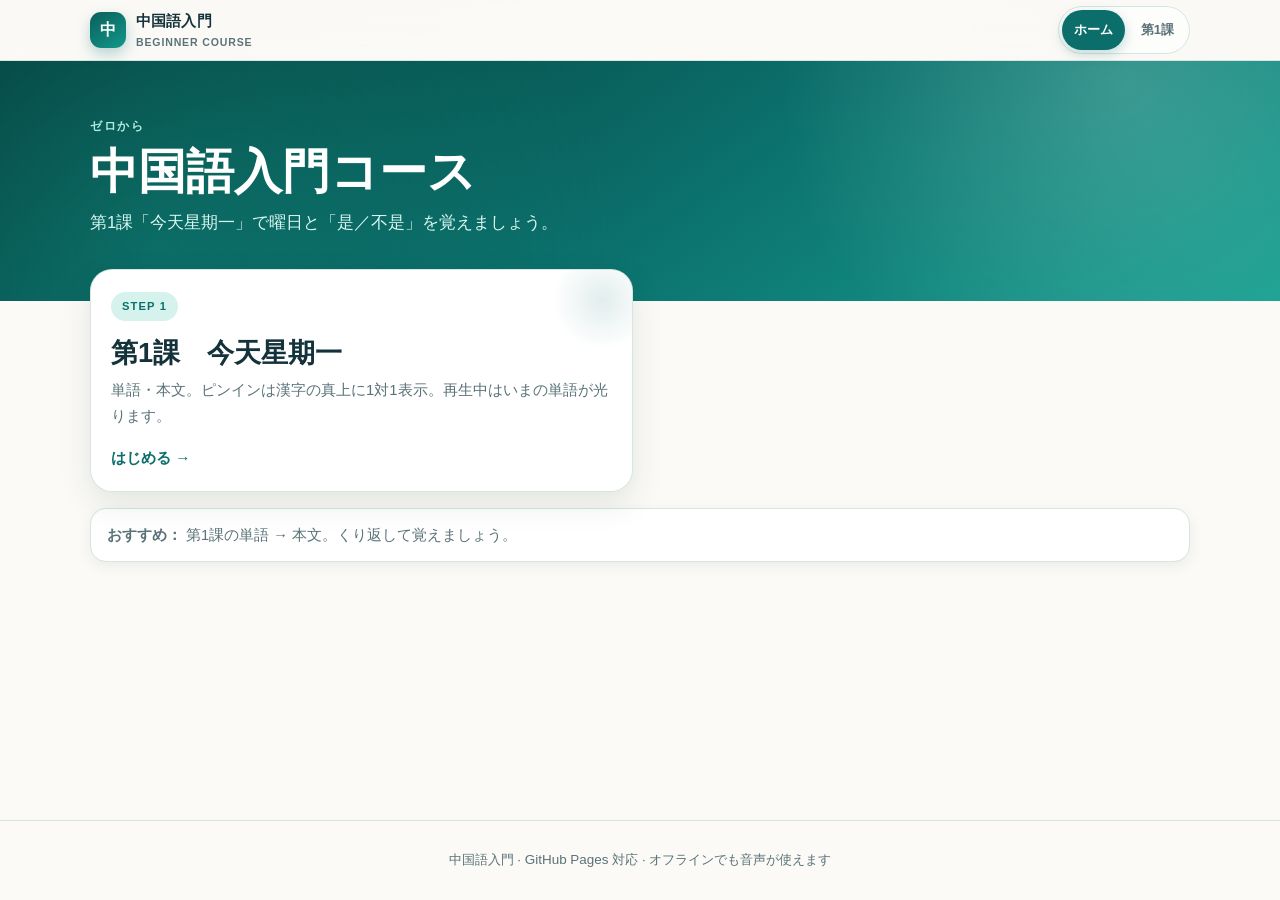
==== index.html @ c51598ed "Add files via upload" ====
<!doctype html>
<html lang="ja">
<head>
  <meta charset="UTF-8">
  <meta name="viewport" content="width=device-width, initial-scale=1, viewport-fit=cover">
  <meta name="theme-color" content="#0b6e6a">
  <meta name="apple-mobile-web-app-capable" content="yes">
  <meta name="description" content="中国語入門 — 第1課《今天星期一》をくり返し学べるサイト">
  <title>中国語入門｜第1課</title>
  <link rel="stylesheet" href="shared/site.css">
  <link rel="icon" href="data:image/svg+xml,%3Csvg xmlns='http://www.w3.org/2000/svg' viewBox='0 0 64 64'%3E%3Crect width='64' height='64' rx='14' fill='%230b6e6a'/%3E%3Ctext x='32' y='44' text-anchor='middle' font-size='28' fill='white' font-family='sans-serif'%3E中%3C/text%3E%3C/svg%3E">
</head>
<body>
  <header class="site-header">
    <div class="site-header__inner">
      <a class="site-brand" href="./index.html">
        <span class="site-brand__mark">中</span>
        <span class="site-brand__text">中国語入門<small>BEGINNER COURSE</small></span>
      </a>
      <nav class="site-nav" aria-label="メインメニュー">
        <a class="is-active" href="./index.html">ホーム</a>
        <a href="./lesson1/index.html">第1課</a>
      </nav>
    </div>
  </header>

  <section class="hub-hero">
    <div class="wrap">
      <p class="eyebrow">ゼロから</p>
      <h1>中国語入門コース</h1>
      <p>第1課「今天星期一」で曜日と「是／不是」を覚えましょう。</p>
    </div>
  </section>

  <main class="hub-main">
    <div class="hub-grid">
      <a class="hub-card" href="./lesson1/index.html">
        <span class="hub-card__badge">STEP 1</span>
        <h2>第1課　今天星期一</h2>
        <p>単語・本文。ピンインは漢字の真上に1対1表示。再生中はいまの単語が光ります。</p>
        <span class="hub-card__cta">はじめる →</span>
      </a>
    </div>
    <div class="hub-note">
      <strong>おすすめ：</strong> 第1課の単語 → 本文。くり返して覚えましょう。
    </div>
  </main>

  <footer class="site-footer">
    中国語入門 · GitHub Pages 対応 · オフラインでも音声が使えます
  </footer>
</body>
</html>
---- shared/site.css ----
/* 中国語入門コース — 共通デザイン（PC / スマホ） */
:root {
  --ink: #14323a;
  --muted: #5a7278;
  --teal: #0b6e6a;
  --teal-deep: #075550;
  --teal-soft: #d5f2ed;
  --mint: #eaf8f5;
  --cream: #fbfaf6;
  --line: #d5e5e1;
  --coral: #e45d45;
  --coral-soft: #ffe8e2;
  --gold: #e0a52a;
  --gold-soft: #fff3d0;
  --shadow: 0 12px 32px rgba(12, 48, 52, 0.1);
  --shadow-sm: 0 4px 14px rgba(12, 48, 52, 0.07);
  --radius: 18px;
  --radius-sm: 12px;
  --safe-t: env(safe-area-inset-top, 0px);
  --safe-b: env(safe-area-inset-bottom, 0px);
  --header-h: 56px;
  --dock-h: 64px;
  --font: -apple-system, BlinkMacSystemFont, "Segoe UI", "Hiragino Sans", "Noto Sans JP", "Noto Sans SC", sans-serif;
  --touch: 48px;
  --max: 1100px;
}

/* pinyin 旧変数マップ */
:root {
  --paper: var(--cream);
  --paper-dot: #e4efe9;
  --card: #ffffff;
  --card-2: var(--mint);
  --ink-soft: var(--muted);
  --stroke: #2a4a4a;
  --red: var(--teal);
  --red-deep: var(--teal-deep);
  --red-soft: var(--teal-soft);
  --gold-deep: #b9821a;
  --hl: #ffe487;
  --green: #2f9b6a;
  --green-deep: #217a52;
  --green-soft: #e6f6ee;
  --bad: var(--coral);
  --bad-soft: var(--coral-soft);
  --sh: var(--shadow-sm);
  --sh-lg: var(--shadow);
  --wob1: 16px;
  --wob2: 14px;
  --wob3: 12px;
  --hand: var(--font);
  --brush: var(--font);
  --pyf: var(--font);
  --ring: rgba(11, 110, 106, 0.28);
  --good: var(--green);
  --accent: var(--teal);
  --btn: var(--teal);
  --btnInk: #fff;
  --radiusSm: var(--radius-sm);
  --shadow2: var(--shadow-sm);
  --cardBorder: var(--line);
  --bg1: var(--cream);
  --bg2: var(--mint);
  --font: -apple-system, BlinkMacSystemFont, "Segoe UI", "Hiragino Sans", "Noto Sans JP", "Noto Sans SC", sans-serif;
}

*, *::before, *::after { box-sizing: border-box; }

html {
  scroll-behavior: smooth;
  -webkit-text-size-adjust: 100%;
  scroll-padding-top: calc(var(--header-h) + 12px + var(--safe-t));
}

body {
  margin: 0;
  font-family: var(--font);
  color: var(--ink);
  background:
    radial-gradient(1200px 400px at 10% -10%, rgba(11, 110, 106, 0.07), transparent 55%),
    radial-gradient(900px 360px at 100% 0%, rgba(228, 93, 69, 0.05), transparent 50%),
    var(--cream);
  line-height: 1.7;
  min-height: 100vh;
  min-height: 100dvh;
  display: flex;
  flex-direction: column;
  -webkit-font-smoothing: antialiased;
}

button, a, input, select {
  -webkit-tap-highlight-color: transparent;
  touch-action: manipulation;
}

/* —— 共通ヘッダー —— */
.site-header {
  position: sticky;
  top: 0;
  z-index: 200;
  background: rgba(251, 250, 246, 0.88);
  backdrop-filter: saturate(1.2) blur(14px);
  -webkit-backdrop-filter: saturate(1.2) blur(14px);
  border-bottom: 1px solid rgba(213, 229, 225, 0.9);
  padding-top: var(--safe-t);
}
.site-header__inner {
  width: min(var(--max), calc(100% - 24px));
  margin: 0 auto;
  display: flex;
  align-items: center;
  gap: 10px;
  min-height: var(--header-h);
  padding: 6px 0;
  flex-wrap: nowrap;
}
.site-brand {
  display: inline-flex;
  align-items: center;
  gap: 10px;
  text-decoration: none;
  color: var(--ink);
  font-weight: 800;
  margin-right: auto;
  min-width: 0;
}
.site-brand__mark {
  width: 36px;
  height: 36px;
  flex: 0 0 auto;
  border-radius: 11px;
  display: grid;
  place-items: center;
  background: linear-gradient(145deg, #0a5f5b, #12988a);
  color: #fff;
  font-size: 1rem;
  font-weight: 700;
  box-shadow: 0 6px 14px rgba(11, 110, 106, 0.28);
}
.site-brand__text {
  font-size: 0.92rem;
  letter-spacing: 0.01em;
  white-space: nowrap;
  overflow: hidden;
  text-overflow: ellipsis;
}
.site-brand__text small {
  display: block;
  font-size: 0.66rem;
  font-weight: 700;
  color: var(--muted);
  letter-spacing: 0.08em;
}
.site-nav {
  display: flex;
  gap: 4px;
  flex: 0 0 auto;
  background: rgba(255, 255, 255, 0.7);
  border: 1px solid var(--line);
  border-radius: 999px;
  padding: 3px;
}
.site-nav a {
  text-decoration: none;
  color: var(--muted);
  font-weight: 800;
  font-size: 0.82rem;
  padding: 8px 12px;
  border-radius: 999px;
  min-height: 40px;
  display: inline-flex;
  align-items: center;
  justify-content: center;
  transition: 0.15s background, 0.15s color, 0.15s transform;
}
.site-nav a:active { transform: scale(0.97); }
.site-nav a:hover { background: var(--mint); color: var(--teal-deep); }
.site-nav a.is-active {
  background: var(--teal);
  color: #fff;
  box-shadow: 0 4px 12px rgba(11, 110, 106, 0.25);
}

.site-footer {
  margin-top: auto;
  padding: 28px 16px calc(28px + var(--safe-b));
  border-top: 1px solid var(--line);
  text-align: center;
  color: var(--muted);
  font-size: 0.84rem;
}

/* —— ホーム —— */
.hub-hero {
  color: #fff;
  background:
    radial-gradient(circle at 88% 10%, rgba(255,255,255,0.18), transparent 30%),
    radial-gradient(circle at 12% 80%, rgba(18, 152, 138, 0.35), transparent 40%),
    linear-gradient(145deg, #053d3a 0%, #0b6e6a 52%, #16a090 100%);
  padding: clamp(36px, 6vw, 56px) 0 clamp(48px, 7vw, 64px);
}
.hub-hero .wrap {
  width: min(var(--max), calc(100% - 28px));
  margin: 0 auto;
}
.hub-hero .eyebrow {
  margin: 0;
  letter-spacing: 0.14em;
  text-transform: uppercase;
  font-size: 0.72rem;
  font-weight: 800;
  color: #b9f3ea;
}
.hub-hero h1 {
  margin: 0.4rem 0 0.5rem;
  font-family: var(--font);
  font-size: clamp(1.85rem, 6.5vw, 3rem);
  line-height: 1.2;
  font-weight: 800;
}
.hub-hero p {
  margin: 0;
  color: #e5fffa;
  max-width: 34rem;
  font-size: clamp(0.95rem, 2.8vw, 1.05rem);
  opacity: 0.95;
}

.hub-main {
  width: min(var(--max), calc(100% - 28px));
  margin: -32px auto 40px;
  position: relative;
  z-index: 1;
}
.hub-grid {
  display: grid;
  grid-template-columns: repeat(2, 1fr);
  gap: 14px;
}
.hub-card {
  display: flex;
  flex-direction: column;
  text-decoration: none;
  color: inherit;
  background: #fff;
  border: 1px solid rgba(213, 229, 225, 0.95);
  border-radius: 22px;
  padding: 22px 20px 20px;
  box-shadow: var(--shadow);
  transition: transform 0.18s ease, box-shadow 0.18s ease;
  min-height: 190px;
  position: relative;
  overflow: hidden;
}
.hub-card::after {
  content: "";
  position: absolute;
  right: -20px;
  top: -20px;
  width: 100px;
  height: 100px;
  border-radius: 50%;
  background: radial-gradient(circle, rgba(11,110,106,0.12), transparent 70%);
  pointer-events: none;
}
.hub-card:hover {
  transform: translateY(-4px);
  box-shadow: 0 18px 40px rgba(12, 48, 52, 0.14);
}
.hub-card:active { transform: translateY(-1px) scale(0.995); }
.hub-card__badge {
  display: inline-flex;
  align-self: flex-start;
  font-size: 0.7rem;
  font-weight: 900;
  letter-spacing: 0.1em;
  color: var(--teal);
  background: var(--teal-soft);
  border-radius: 999px;
  padding: 5px 11px;
}
.hub-card h2 {
  margin: 14px 0 8px;
  font-family: var(--font);
  font-size: clamp(1.3rem, 3.5vw, 1.7rem);
  color: var(--ink);
  line-height: 1.3;
}
.hub-card p {
  margin: 0;
  color: var(--muted);
  font-size: 0.93rem;
  flex: 1;
}
.hub-card__cta {
  margin-top: 16px;
  display: inline-flex;
  align-items: center;
  gap: 6px;
  font-weight: 800;
  color: var(--teal);
  font-size: 0.95rem;
}
.hub-note {
  margin-top: 16px;
  background: #fff;
  border: 1px solid var(--line);
  border-radius: 16px;
  padding: 14px 16px;
  color: var(--muted);
  font-size: 0.92rem;
  box-shadow: var(--shadow-sm);
  line-height: 1.65;
}

/* pinyin content width */
.content { max-width: var(--max) !important; }

@media (max-width: 720px) {
  .hub-grid { grid-template-columns: 1fr; }
  .site-brand__text small { display: none; }
  .site-nav a {
    padding: 8px 10px;
    font-size: 0.78rem;
    min-width: 0;
  }
  .hub-main { margin-bottom: 28px; }
  .hub-card { min-height: 0; }
}

@media (max-width: 380px) {
  .site-nav a { padding: 8px 8px; font-size: 0.74rem; }
  .site-brand__text { font-size: 0.82rem; }
}

@media (prefers-reduced-motion: reduce) {
  html { scroll-behavior: auto; }
  .hub-card, .site-nav a { transition: none; }
}
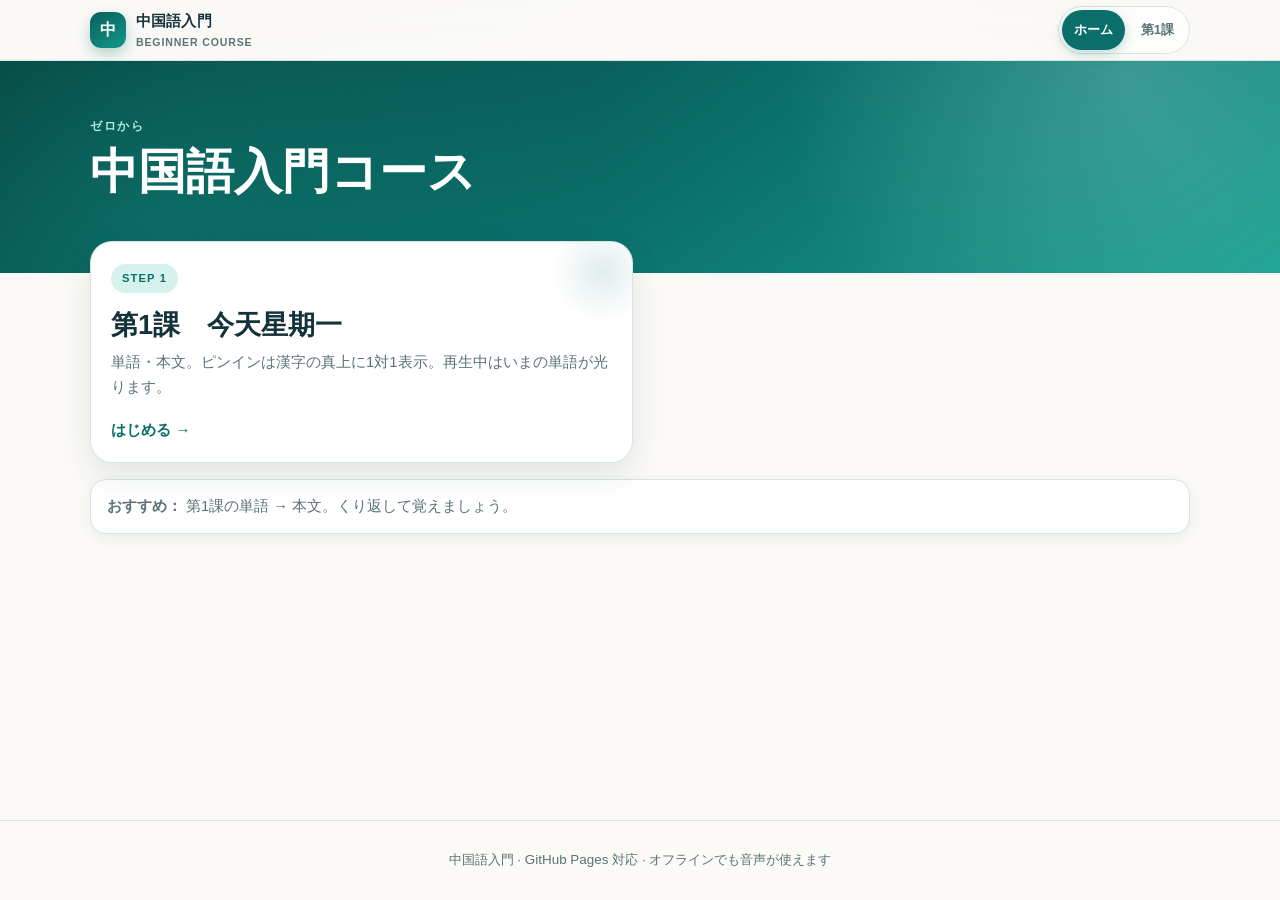
==== commit 4021de94: "Update index.html" ====
--- a/index.html
+++ b/index.html
@@ -28,7 +28,7 @@
     <div class="wrap">
       <p class="eyebrow">ゼロから</p>
       <h1>中国語入門コース</h1>
-      <p>第1課「今天星期一」で曜日と「是／不是」を覚えましょう。</p>
+    
     </div>
   </section>
 
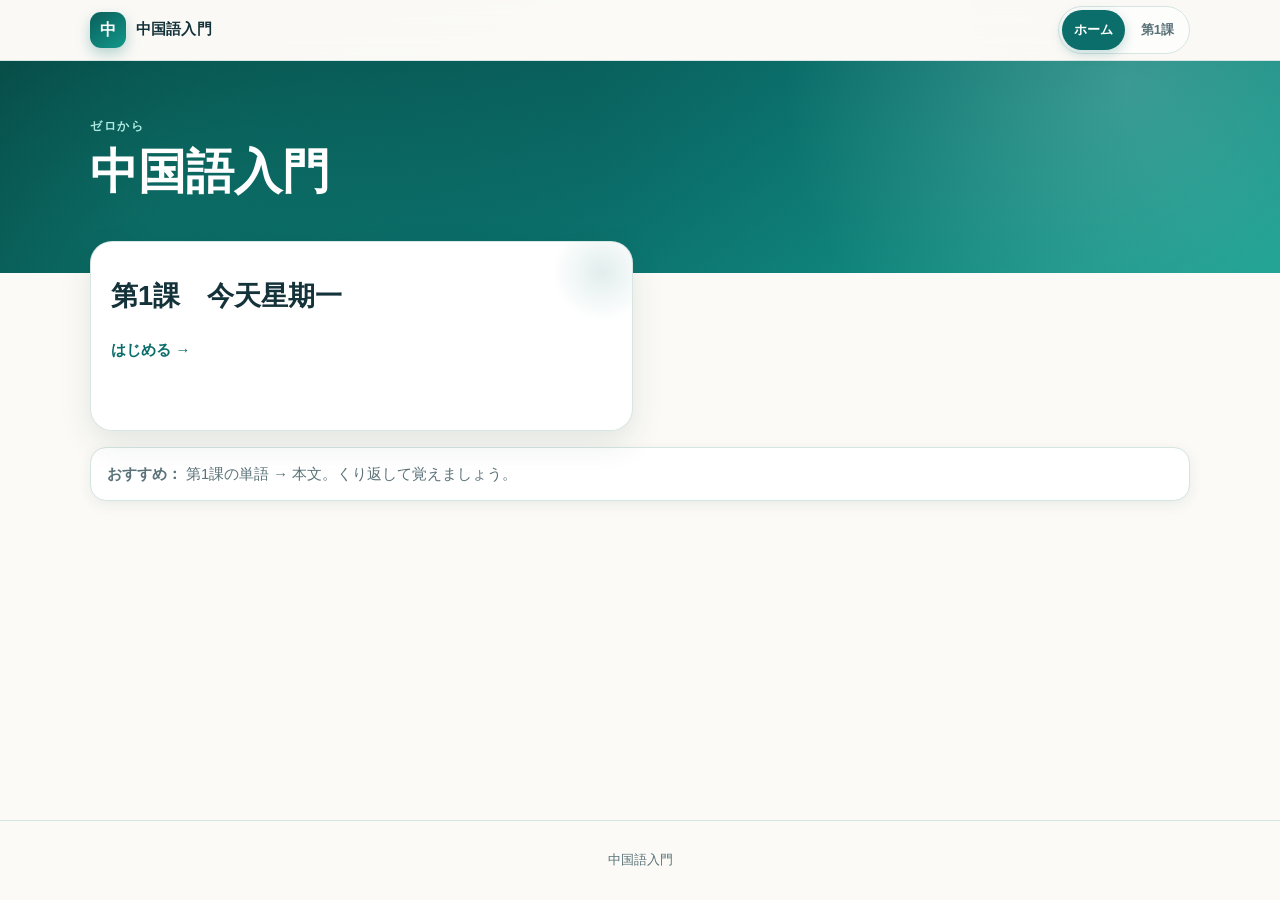
==== commit eb143a54: "Update index.html" ====
--- a/index.html
+++ b/index.html
@@ -15,7 +15,7 @@
     <div class="site-header__inner">
       <a class="site-brand" href="./index.html">
         <span class="site-brand__mark">中</span>
-        <span class="site-brand__text">中国語入門<small>BEGINNER COURSE</small></span>
+        <span class="site-brand__text">中国語入門</span>
       </a>
       <nav class="site-nav" aria-label="メインメニュー">
         <a class="is-active" href="./index.html">ホーム</a>
@@ -27,7 +27,7 @@
   <section class="hub-hero">
     <div class="wrap">
       <p class="eyebrow">ゼロから</p>
-      <h1>中国語入門コース</h1>
+      <h1>中国語入門</h1>
     
     </div>
   </section>
@@ -35,9 +35,9 @@
   <main class="hub-main">
     <div class="hub-grid">
       <a class="hub-card" href="./lesson1/index.html">
-        <span class="hub-card__badge">STEP 1</span>
+      
         <h2>第1課　今天星期一</h2>
-        <p>単語・本文。ピンインは漢字の真上に1対1表示。再生中はいまの単語が光ります。</p>
+       
         <span class="hub-card__cta">はじめる →</span>
       </a>
     </div>
@@ -47,7 +47,7 @@
   </main>
 
   <footer class="site-footer">
-    中国語入門 · GitHub Pages 対応 · オフラインでも音声が使えます
+    中国語入門 
   </footer>
 </body>
 </html>
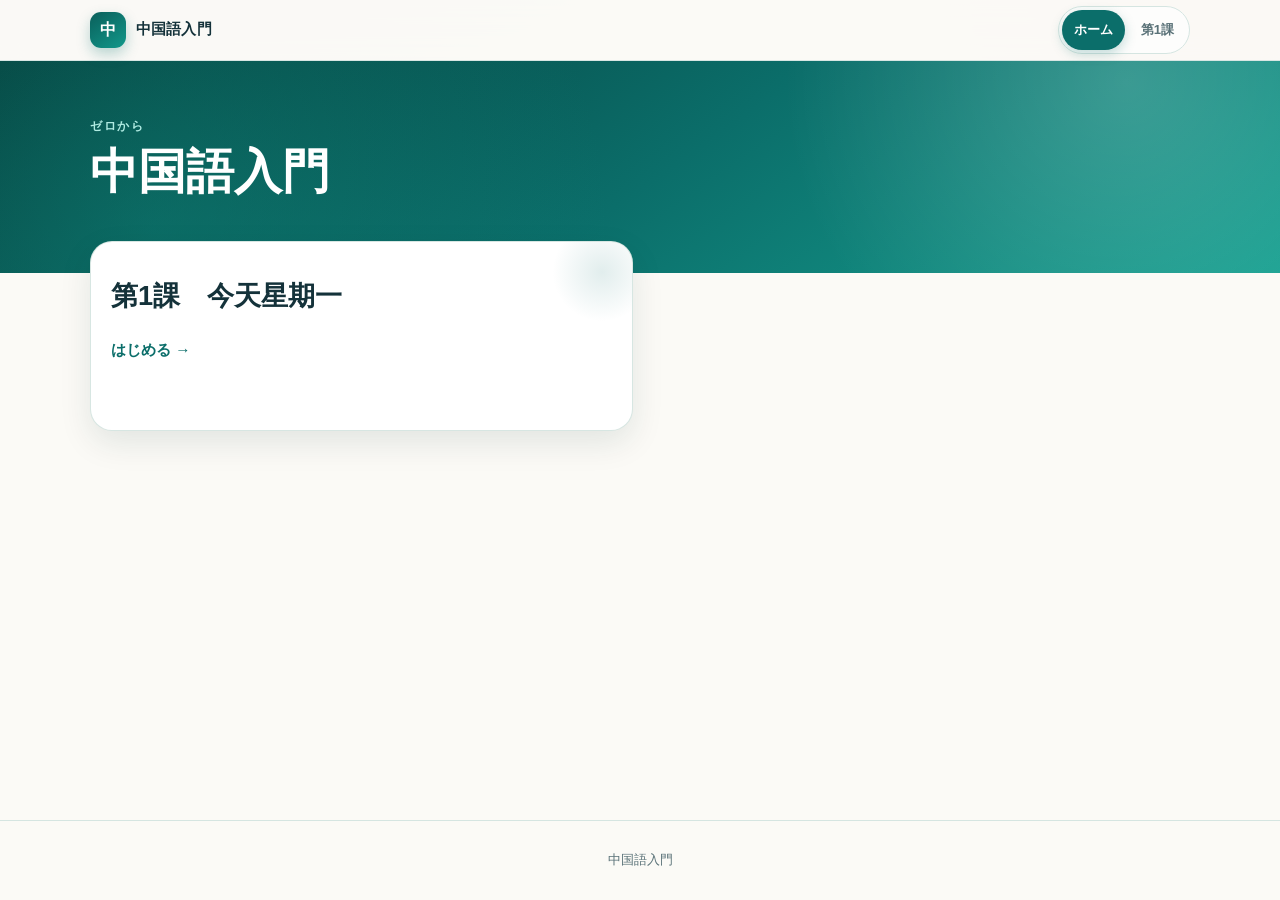
==== commit 28698e27: "Update index.html" ====
--- a/index.html
+++ b/index.html
@@ -41,9 +41,7 @@
         <span class="hub-card__cta">はじめる →</span>
       </a>
     </div>
-    <div class="hub-note">
-      <strong>おすすめ：</strong> 第1課の単語 → 本文。くり返して覚えましょう。
-    </div>
+   
   </main>
 
   <footer class="site-footer">
